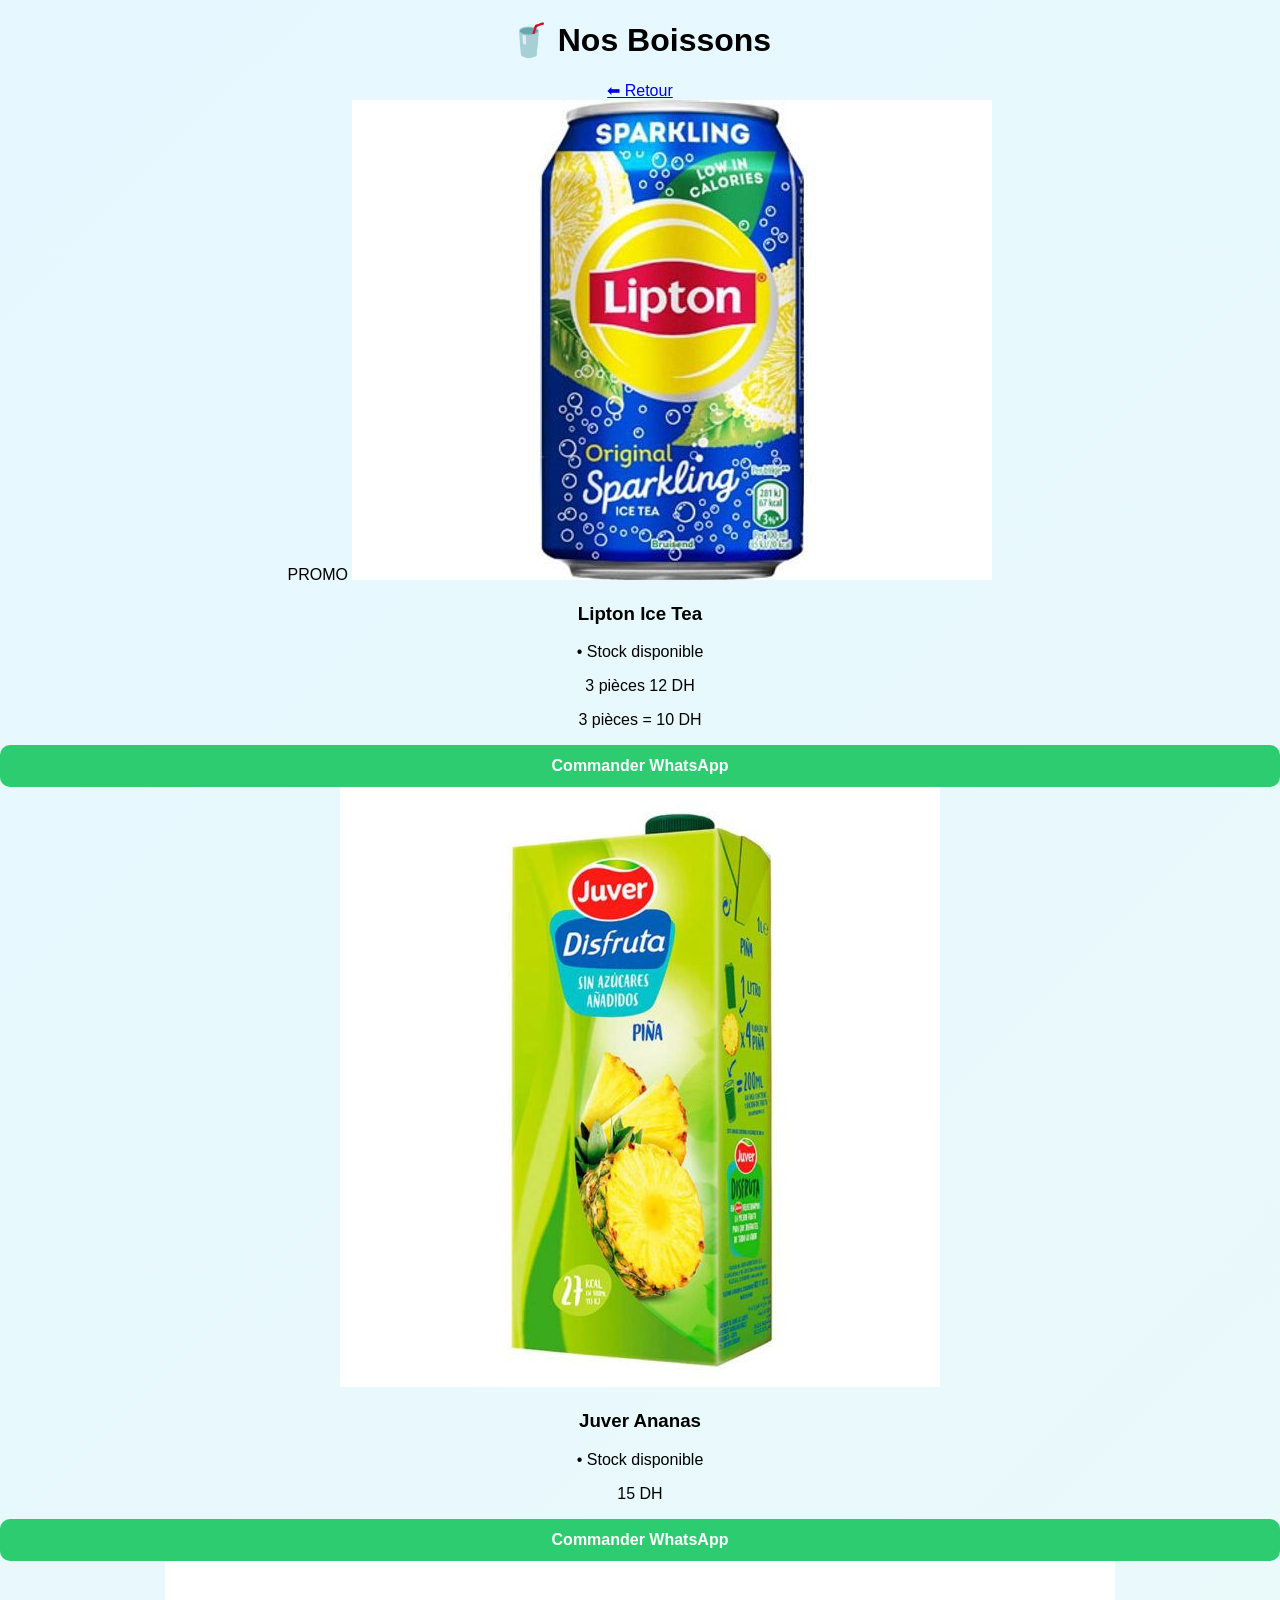
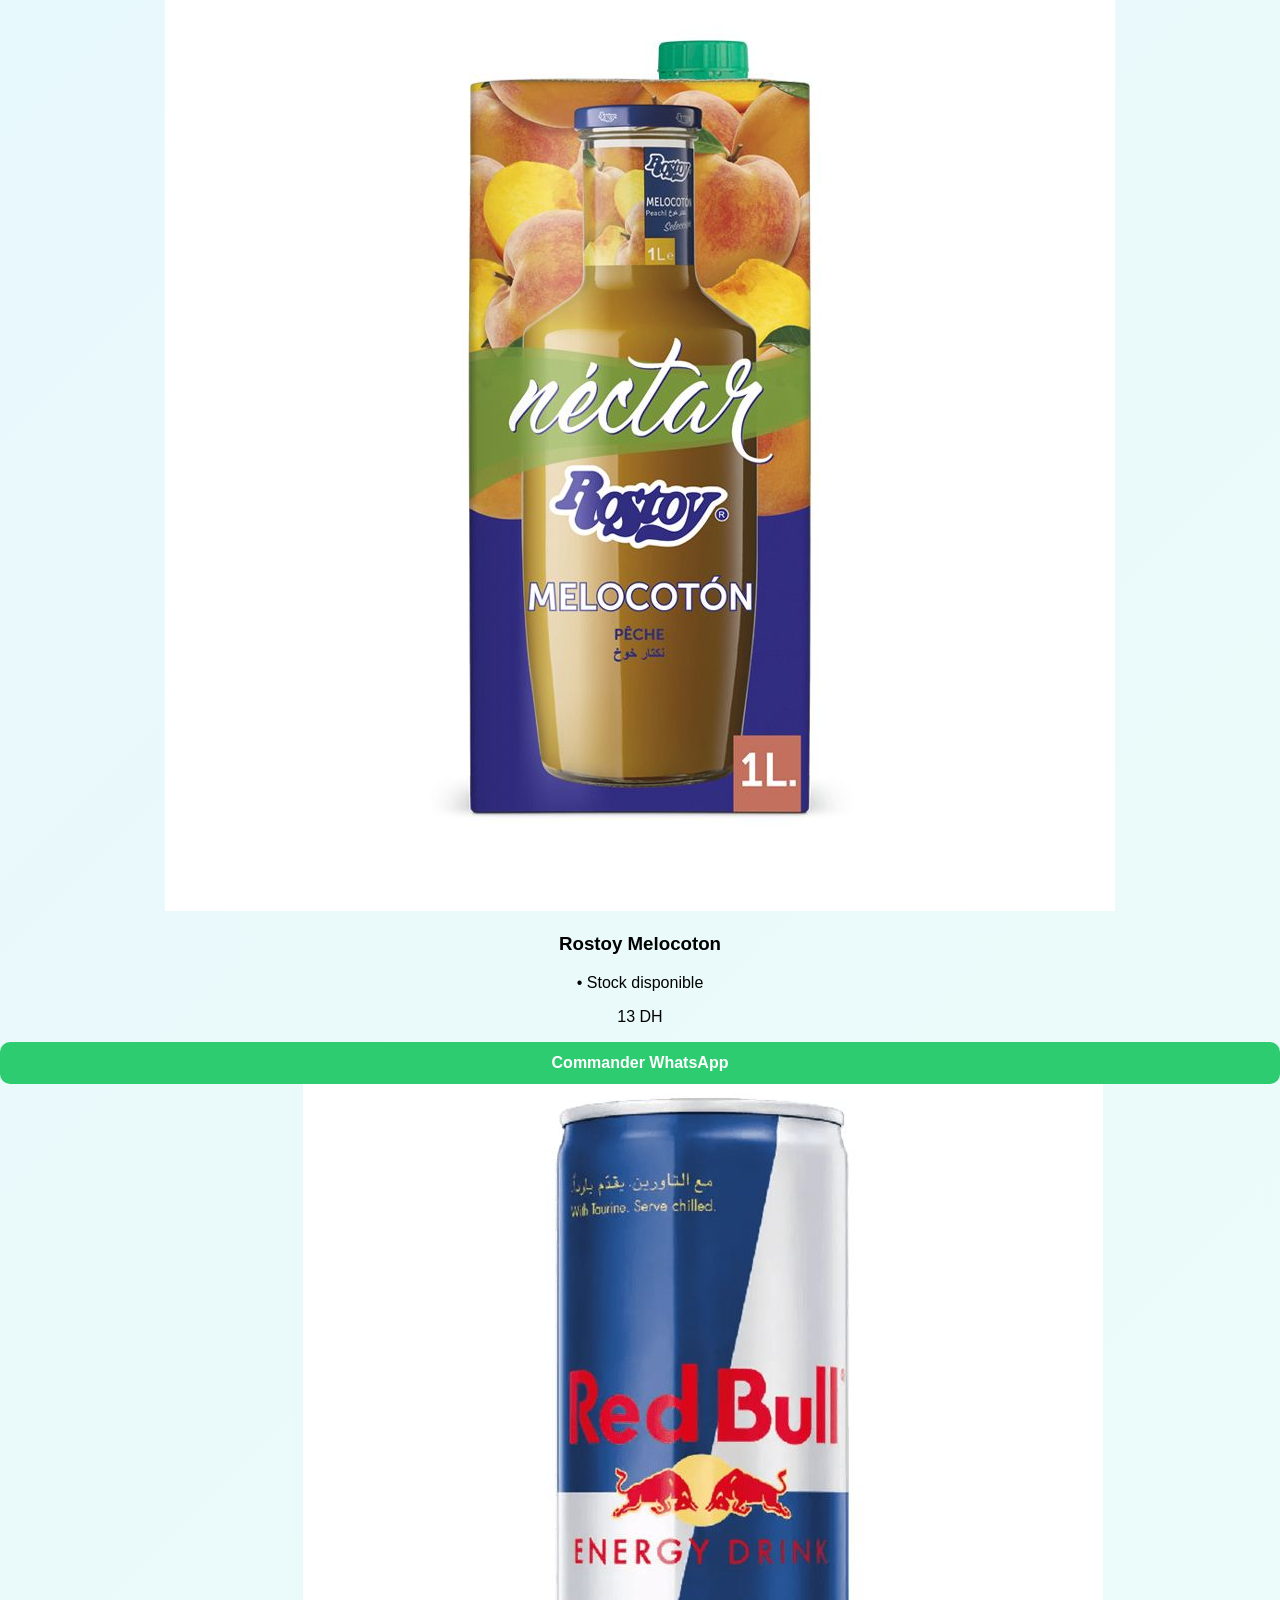
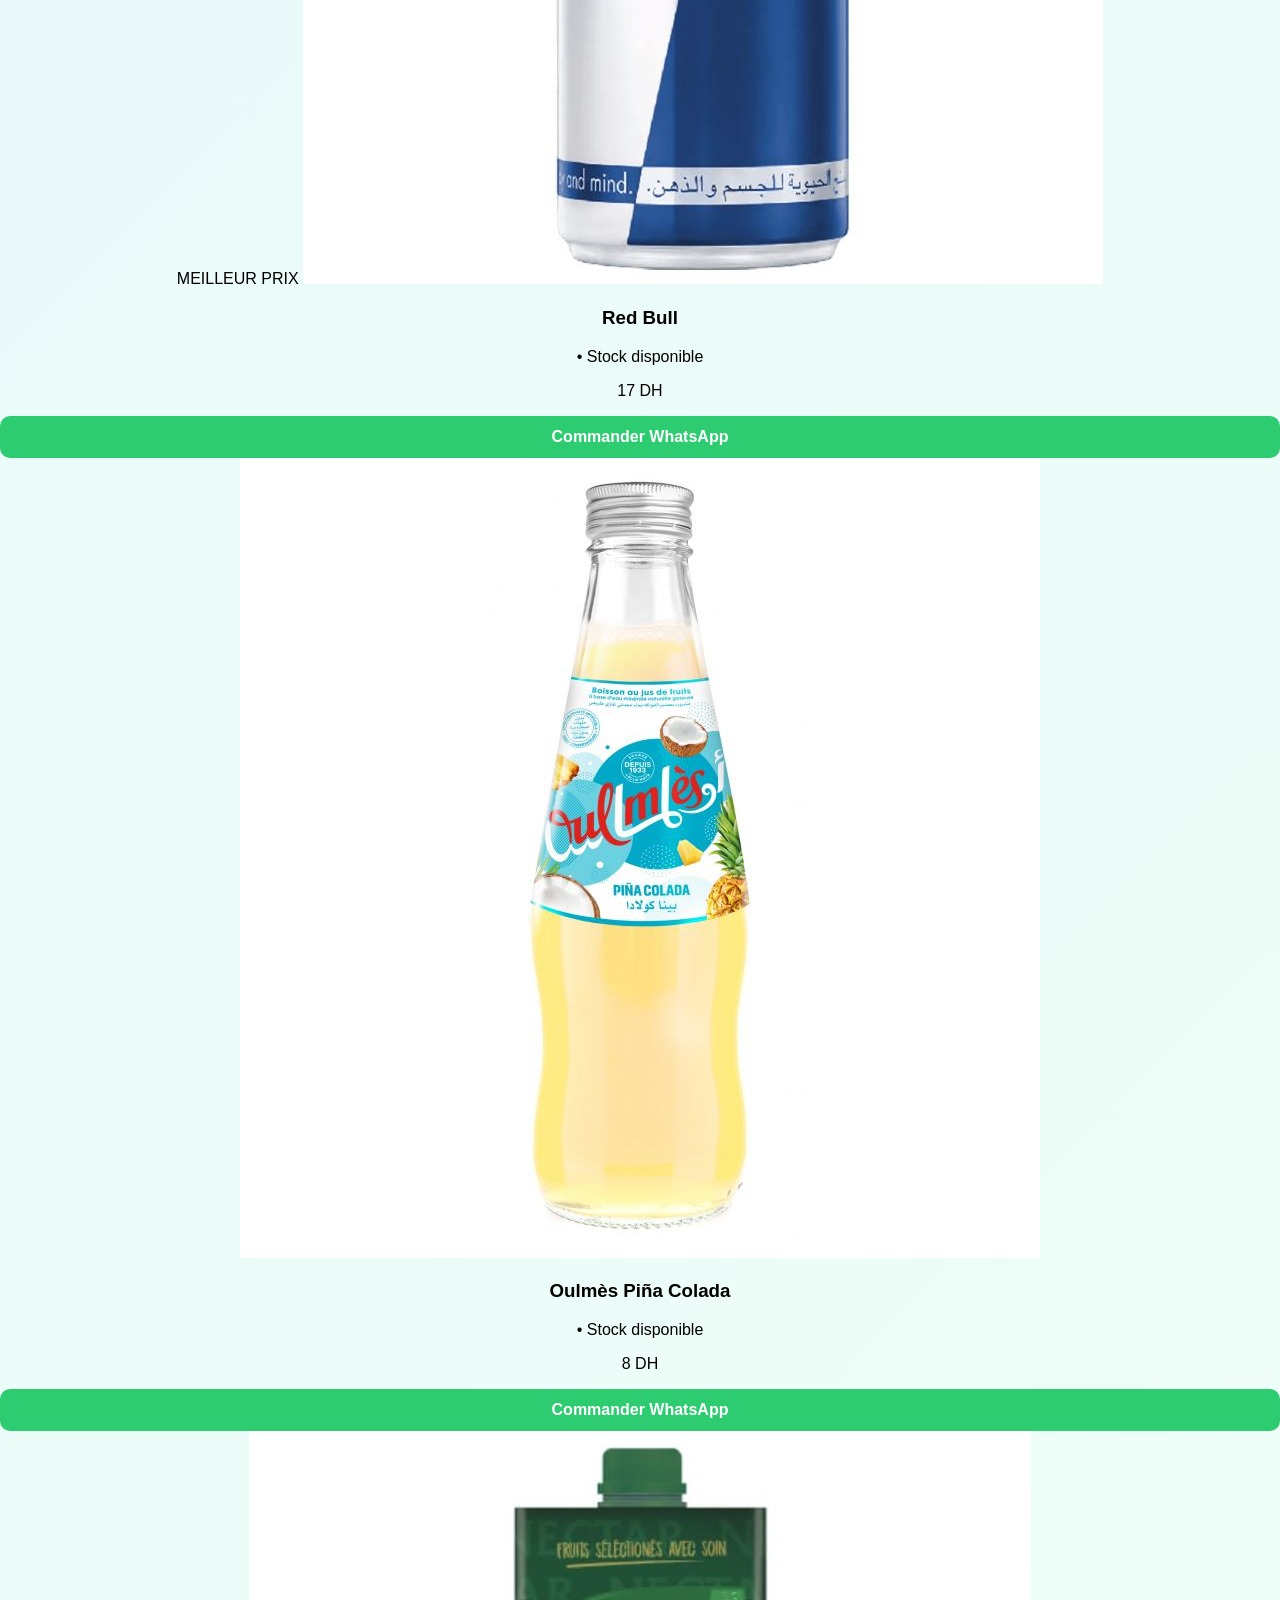
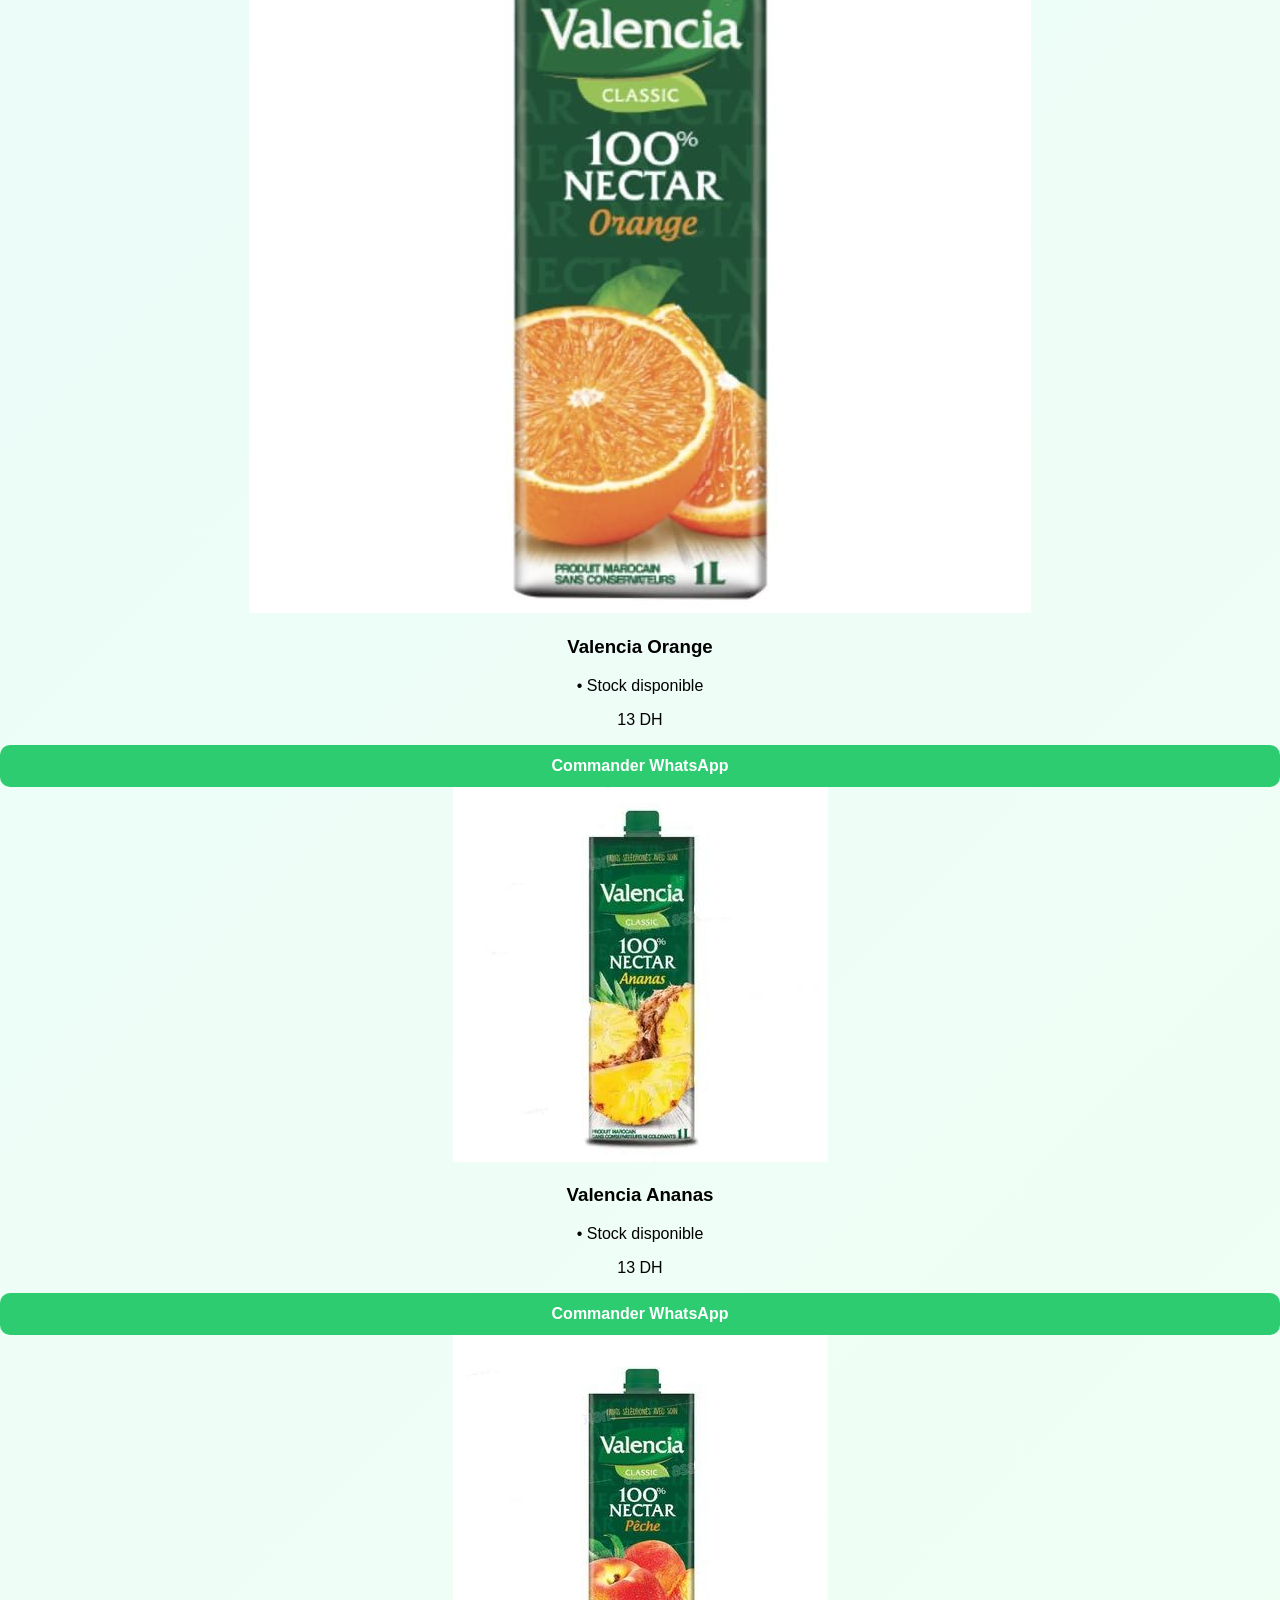
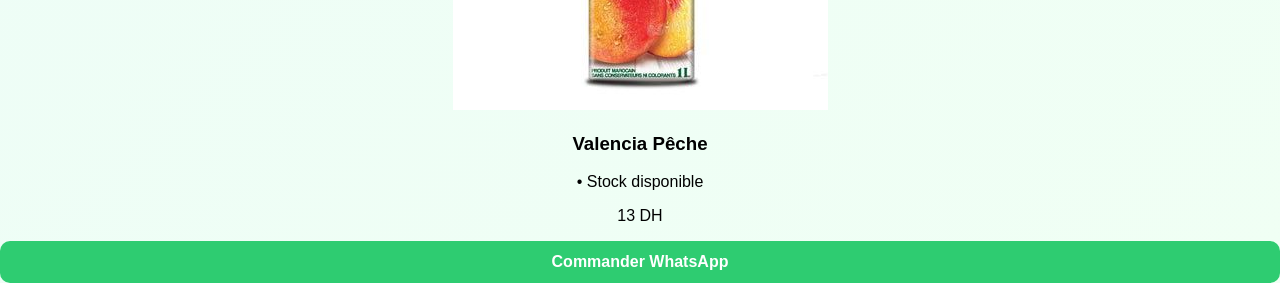
==== boissons.html @ a7c61a19 "Update boissons.html" ====
<!DOCTYPE html>
<html lang="fr">
<head>
<meta charset="UTF-8">
<meta name="viewport" content="width=device-width, initial-scale=1.0">

<title>Nos Boissons - Mini Market Al Hamama</title>

<style>

body{
margin:0;
font-family:Arial;
background:linear-gradient(135deg,#e6f7ff,#f0fff4);
text-align:center;
}

/* HEADER /

header{
background:linear-gradient(90deg,#ff6a00,#ff3cac,#2ecc71);
color:white;
padding:20px;
}

header a{
display:inline-block;
margin-top:10px;
background:white;
color:#ff3cac;
padding:10px 20px;
border-radius:10px;
text-decoration:none;
font-weight:bold;
}

/ GRID /

.products{
display:flex;
flex-wrap:wrap;
justify-content:center;
gap:30px;
padding:40px;
}

/ CARD /

.card{
background:white;
padding:25px;
border-radius:18px;
box-shadow:0 8px 20px rgba(0,0,0,0.2);
width:260px;
transition:0.3s;
position:relative;
}

.card:hover{
transform:scale(1.05);
}

/ IMAGE /

.card img{
width:100%;
max-height:170px;
object-fit:contain;
margin-bottom:15px;
}

/ BADGES /

.badge{
position:absolute;
top:15px;
left:15px;
background:#ff4b4b;
color:white;
padding:6px 14px;
border-radius:20px;
font-size:12px;
font-weight:bold;
}

.best{
position:absolute;
top:15px;
right:15px;
background:#2ecc71;
color:white;
padding:6px 14px;
border-radius:20px;
font-size:12px;
font-weight:bold;
}

/ TEXT /

.stock{
color:#2e7d32;
font-weight:bold;
margin:10px 0;
}

.old-price{
text-decoration:line-through;
color:gray;
margin:5px;
}

.price{
color:#e53935;
font-size:24px;
font-weight:bold;
}

/ BUTTON */

.btn{
display:block;
margin-top:15px;
background:#2ecc71;
color:white;
padding:12px;
border-radius:10px;
text-decoration:none;
font-weight:bold;
}

.btn:hover{
background:#27ae60;
}

</style>

</head>

<body>

<header>

<h1>🥤 Nos Boissons</h1>

<a href="index.html">⬅ Retour</a>

</header>

<div class="products">

<!-- LIPTON -->

<div class="card">

<span class="badge">PROMO</span>

<img src="lipton-sparkling.jpg">

<h3>Lipton Ice Tea</h3>

<p class="stock">• Stock disponible</p>

<p class="old-price">3 pièces 12 DH</p>

<p class="price">3 pièces = 10 DH</p>

<a href="https://wa.me/212652243366?text=Je veux commander Lipton Ice Tea"
class="btn">
Commander WhatsApp
</a>

</div>


<!-- JUVER -->

<div class="card">

<img src="juver-ananas.jpg">

<h3>Juver Ananas</h3>

<p class="stock">• Stock disponible</p>

<p class="price">15 DH</p>

<a href="https://wa.me/212652243366?text=Je veux commander Juver Ananas"
class="btn">
Commander WhatsApp
</a>

</div>


<!-- ROSTOY -->

<div class="card">

<img src="rostoy.jpg">

<h3>Rostoy Melocoton</h3>

<p class="stock">• Stock disponible</p>

<p class="price">13 DH</p>

<a href="https://wa.me/212652243366?text=Je veux commander Rostoy Melocoton"
class="btn">
Commander WhatsApp
</a>

</div>


<!-- REDBULL -->

<div class="card">

<span class="best">MEILLEUR PRIX</span>

<img src="redbull.jpg">

<h3>Red Bull</h3>

<p class="stock">• Stock disponible</p>

<p class="price">17 DH</p>

<a href="https://wa.me/212652243366?text=Je veux commander Red Bull"
class="btn">
Commander WhatsApp
</a>

</div>


<!-- OULMES PINA COLADA -->

<div class="card">

<img src="oulmes-pina-colada.jpg">

<h3>Oulmès Piña Colada</h3>

<p class="stock">• Stock disponible</p>

<p class="price">8 DH</p>

<a href="https://wa.me/212652243366?text=Je veux commander Oulmès Piña Colada"
class="btn">
Commander WhatsApp
</a>

</div>


<!-- VALENCIA ORANGE -->

<div class="card">

<img src="valencia-orange.jpg">

<h3>Valencia Orange</h3>

<p class="stock">• Stock disponible</p>

<p class="price">13 DH</p>

<a href="https://wa.me/212652243366?text=Je veux commander Valencia Orange"
class="btn">
Commander WhatsApp
</a>

</div>


<!-- VALENCIA ANANAS -->

<div class="card">

<img src="valencia-ananas.jpg">

<h3>Valencia Ananas</h3>

<p class="stock">• Stock disponible</p>

<p class="price">13 DH</p>

<a href="https://wa.me/212652243366?text=Je veux commander Valencia Ananas"
class="btn">
Commander WhatsApp
</a>

</div>


<!-- VALENCIA PECHE -->

<div class="card">

<img src="valencia-peche.jpg">

<h3>Valencia Pêche</h3>

<p class="stock">• Stock disponible</p>

<p class="price">13 DH</p>

<a href="https://wa.me/212652243366?text=Je veux commander Valencia Pêche"
class="btn">
Commander WhatsApp
</a>

</div>

</div>

</body>
</html>
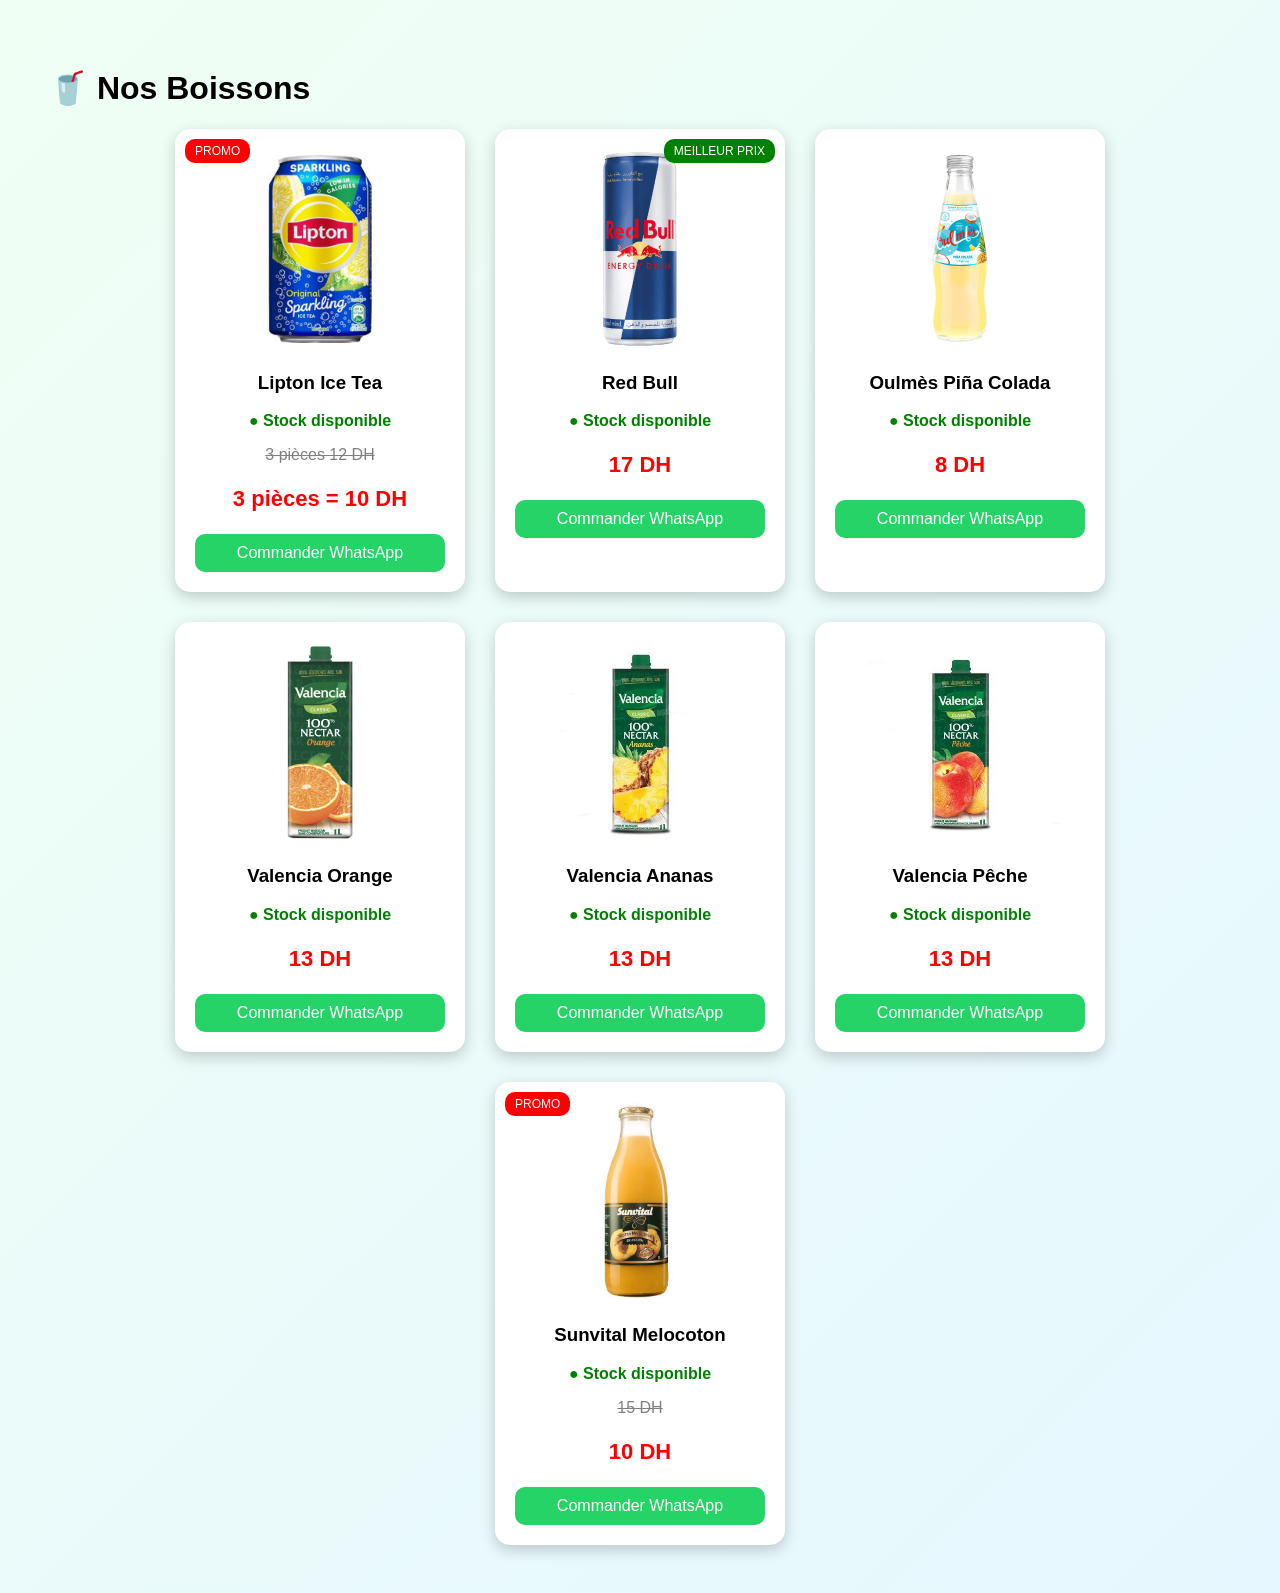
==== commit d1414732: "Update boissons.html" ====
--- a/boissons.html
+++ b/boissons.html
@@ -2,134 +2,85 @@
 <html lang="fr">
 <head>
 <meta charset="UTF-8">
-<meta name="viewport" content="width=device-width, initial-scale=1.0">
-
 <title>Nos Boissons - Mini Market Al Hamama</title>
 
 <style>
 
 body{
-margin:0;
 font-family:Arial;
-background:linear-gradient(135deg,#e6f7ff,#f0fff4);
-text-align:center;
-}
-
-/* HEADER /
-
-header{
-background:linear-gradient(90deg,#ff6a00,#ff3cac,#2ecc71);
-color:white;
-padding:20px;
-}
-
-header a{
-display:inline-block;
-margin-top:10px;
-background:white;
-color:#ff3cac;
-padding:10px 20px;
-border-radius:10px;
-text-decoration:none;
-font-weight:bold;
-}
-
-/ GRID /
+background:linear-gradient(135deg,#f0fff4,#e6f7ff);
+padding:40px;
+}
 
 .products{
 display:flex;
 flex-wrap:wrap;
+gap:30px;
 justify-content:center;
-gap:30px;
-padding:40px;
-}
-
-/ CARD /
+}
 
 .card{
 background:white;
-padding:25px;
-border-radius:18px;
-box-shadow:0 8px 20px rgba(0,0,0,0.2);
-width:260px;
-transition:0.3s;
+width:250px;
+padding:20px;
+border-radius:15px;
+box-shadow:0 5px 15px rgba(0,0,0,0.2);
+text-align:center;
 position:relative;
 }
-
-.card:hover{
-transform:scale(1.05);
-}
-
-/ IMAGE /
 
 .card img{
 width:100%;
-max-height:170px;
+height:200px;
 object-fit:contain;
-margin-bottom:15px;
-}
-
-/ BADGES /
-
-.badge{
+}
+
+.price{
+color:red;
+font-size:22px;
+font-weight:bold;
+}
+
+.old{
+text-decoration:line-through;
+color:gray;
+}
+
+.stock{
+color:green;
+font-weight:bold;
+}
+
+.promo{
 position:absolute;
-top:15px;
-left:15px;
-background:#ff4b4b;
+top:10px;
+left:10px;
+background:red;
 color:white;
-padding:6px 14px;
-border-radius:20px;
+padding:5px 10px;
+border-radius:10px;
 font-size:12px;
-font-weight:bold;
 }
 
 .best{
 position:absolute;
-top:15px;
-right:15px;
-background:#2ecc71;
+top:10px;
+right:10px;
+background:green;
 color:white;
-padding:6px 14px;
-border-radius:20px;
+padding:5px 10px;
+border-radius:10px;
 font-size:12px;
-font-weight:bold;
-}
-
-/ TEXT /
-
-.stock{
-color:#2e7d32;
-font-weight:bold;
-margin:10px 0;
-}
-
-.old-price{
-text-decoration:line-through;
-color:gray;
-margin:5px;
-}
-
-.price{
-color:#e53935;
-font-size:24px;
-font-weight:bold;
-}
-
-/ BUTTON */
-
-.btn{
+}
+
+.whatsapp{
+background:#25D366;
+color:white;
+padding:10px;
 display:block;
-margin-top:15px;
-background:#2ecc71;
-color:white;
-padding:12px;
+margin-top:10px;
+text-decoration:none;
 border-radius:10px;
-text-decoration:none;
-font-weight:bold;
-}
-
-.btn:hover{
-background:#27ae60;
 }
 
 </style>
@@ -138,176 +89,142 @@
 
 <body>
 
-<header>
-
 <h1>🥤 Nos Boissons</h1>
 
-<a href="index.html">⬅ Retour</a>
-
-</header>
-
 <div class="products">
 
-<!-- LIPTON -->
-
-<div class="card">
-
-<span class="badge">PROMO</span>
+<!-- Lipton -->
+<div class="card">
+<div class="promo">PROMO</div>
 
 <img src="lipton-sparkling.jpg">
 
 <h3>Lipton Ice Tea</h3>
 
-<p class="stock">• Stock disponible</p>
-
-<p class="old-price">3 pièces 12 DH</p>
-
+<p class="stock">● Stock disponible</p>
+
+<p class="old">3 pièces 12 DH</p>
 <p class="price">3 pièces = 10 DH</p>
 
-<a href="https://wa.me/212652243366?text=Je veux commander Lipton Ice Tea"
-class="btn">
-Commander WhatsApp
-</a>
-
-</div>
-
-
-<!-- JUVER -->
-
-<div class="card">
-
-<img src="juver-ananas.jpg">
-
-<h3>Juver Ananas</h3>
-
-<p class="stock">• Stock disponible</p>
-
-<p class="price">15 DH</p>
-
-<a href="https://wa.me/212652243366?text=Je veux commander Juver Ananas"
-class="btn">
-Commander WhatsApp
-</a>
-
-</div>
-
-
-<!-- ROSTOY -->
-
-<div class="card">
-
-<img src="rostoy.jpg">
-
-<h3>Rostoy Melocoton</h3>
-
-<p class="stock">• Stock disponible</p>
+<a class="whatsapp"
+href="https://wa.me/212652243366?text=Bonjour je veux Lipton Ice Tea">
+Commander WhatsApp
+</a>
+
+</div>
+
+
+<!-- Red Bull -->
+<div class="card">
+<div class="best">MEILLEUR PRIX</div>
+
+<img src="redbull.jpg">
+
+<h3>Red Bull</h3>
+
+<p class="stock">● Stock disponible</p>
+
+<p class="price">17 DH</p>
+
+<a class="whatsapp"
+href="https://wa.me/212652243366?text=Bonjour je veux Red Bull">
+Commander WhatsApp
+</a>
+
+</div>
+
+
+<!-- Oulmès Piña Colada -->
+<div class="card">
+
+<img src="oulmes-pina-colada.jpg">
+
+<h3>Oulmès Piña Colada</h3>
+
+<p class="stock">● Stock disponible</p>
+
+<p class="price">8 DH</p>
+
+<a class="whatsapp"
+href="https://wa.me/212652243366?text=Bonjour je veux Oulmès Piña Colada">
+Commander WhatsApp
+</a>
+
+</div>
+
+
+<!-- Valencia Orange -->
+<div class="card">
+
+<img src="valencia-orange.jpg">
+
+<h3>Valencia Orange</h3>
+
+<p class="stock">● Stock disponible</p>
 
 <p class="price">13 DH</p>
 
-<a href="https://wa.me/212652243366?text=Je veux commander Rostoy Melocoton"
-class="btn">
-Commander WhatsApp
-</a>
-
-</div>
-
-
-<!-- REDBULL -->
-
-<div class="card">
-
-<span class="best">MEILLEUR PRIX</span>
-
-<img src="redbull.jpg">
-
-<h3>Red Bull</h3>
-
-<p class="stock">• Stock disponible</p>
-
-<p class="price">17 DH</p>
-
-<a href="https://wa.me/212652243366?text=Je veux commander Red Bull"
-class="btn">
-Commander WhatsApp
-</a>
-
-</div>
-
-
-<!-- OULMES PINA COLADA -->
-
-<div class="card">
-
-<img src="oulmes-pina-colada.jpg">
-
-<h3>Oulmès Piña Colada</h3>
-
-<p class="stock">• Stock disponible</p>
-
-<p class="price">8 DH</p>
-
-<a href="https://wa.me/212652243366?text=Je veux commander Oulmès Piña Colada"
-class="btn">
-Commander WhatsApp
-</a>
-
-</div>
-
-
-<!-- VALENCIA ORANGE -->
-
-<div class="card">
-
-<img src="valencia-orange.jpg">
-
-<h3>Valencia Orange</h3>
-
-<p class="stock">• Stock disponible</p>
+<a class="whatsapp"
+href="https://wa.me/212652243366?text=Bonjour je veux Valencia Orange">
+Commander WhatsApp
+</a>
+
+</div>
+
+
+<!-- Valencia Ananas -->
+<div class="card">
+
+<img src="valencia-ananas.jpg">
+
+<h3>Valencia Ananas</h3>
+
+<p class="stock">● Stock disponible</p>
 
 <p class="price">13 DH</p>
 
-<a href="https://wa.me/212652243366?text=Je veux commander Valencia Orange"
-class="btn">
-Commander WhatsApp
-</a>
-
-</div>
-
-
-<!-- VALENCIA ANANAS -->
-
-<div class="card">
-
-<img src="valencia-ananas.jpg">
-
-<h3>Valencia Ananas</h3>
-
-<p class="stock">• Stock disponible</p>
+<a class="whatsapp"
+href="https://wa.me/212652243366?text=Bonjour je veux Valencia Ananas">
+Commander WhatsApp
+</a>
+
+</div>
+
+
+<!-- Valencia Pêche -->
+<div class="card">
+
+<img src="valencia-peche.jpg">
+
+<h3>Valencia Pêche</h3>
+
+<p class="stock">● Stock disponible</p>
 
 <p class="price">13 DH</p>
 
-<a href="https://wa.me/212652243366?text=Je veux commander Valencia Ananas"
-class="btn">
-Commander WhatsApp
-</a>
-
-</div>
-
-
-<!-- VALENCIA PECHE -->
-
-<div class="card">
-
-<img src="valencia-peche.jpg">
-
-<h3>Valencia Pêche</h3>
-
-<p class="stock">• Stock disponible</p>
-
-<p class="price">13 DH</p>
-
-<a href="https://wa.me/212652243366?text=Je veux commander Valencia Pêche"
-class="btn">
+<a class="whatsapp"
+href="https://wa.me/212652243366?text=Bonjour je veux Valencia Pêche">
+Commander WhatsApp
+</a>
+
+</div>
+
+
+<!-- Sunvital -->
+<div class="card">
+<div class="promo">PROMO</div>
+
+<img src="sunvital.jpg">
+
+<h3>Sunvital Melocoton</h3>
+
+<p class="stock">● Stock disponible</p>
+
+<p class="old">15 DH</p>
+<p class="price">10 DH</p>
+
+<a class="whatsapp"
+href="https://wa.me/212652243366?text=Bonjour je veux Sunvital Melocoton">
 Commander WhatsApp
 </a>
 
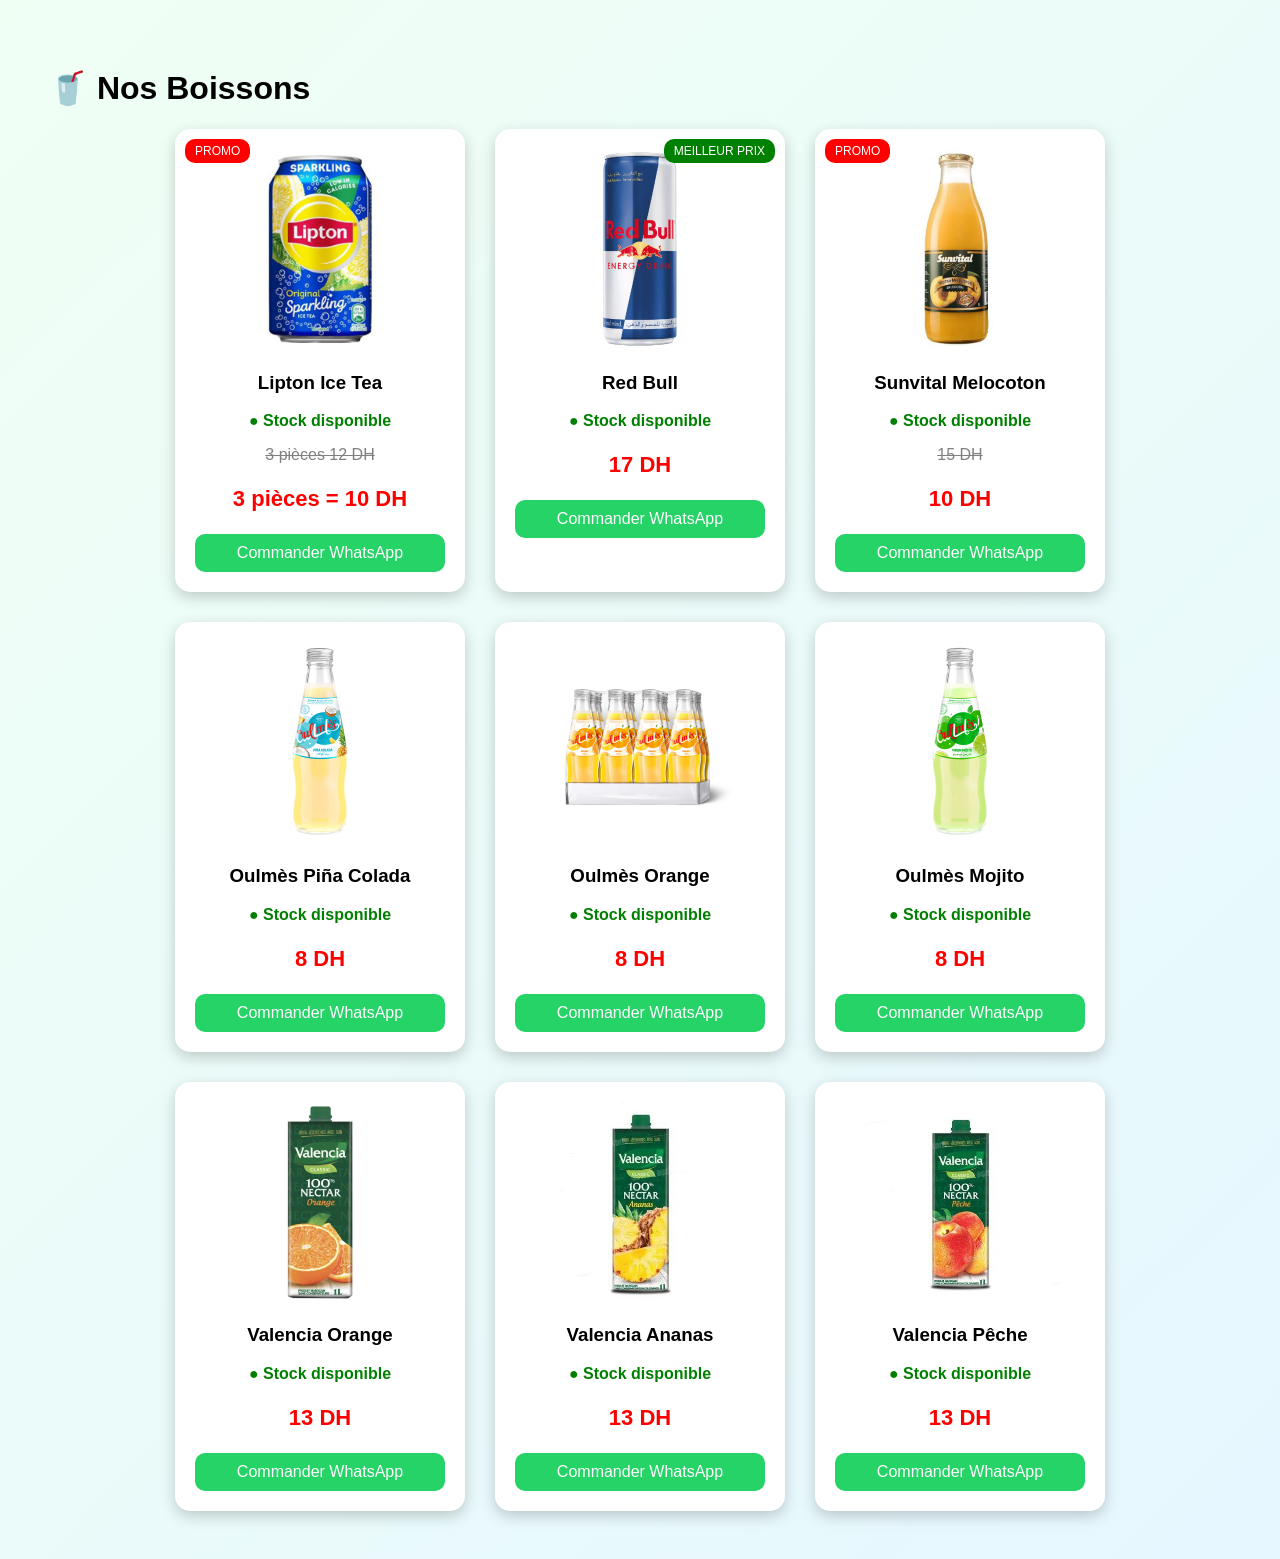
==== commit a23c9bf5: "Update boissons.html" ====
--- a/boissons.html
+++ b/boissons.html
@@ -133,83 +133,6 @@
 
 </div>
 
-
-<!-- Oulmès Piña Colada -->
-<div class="card">
-
-<img src="oulmes-pina-colada.jpg">
-
-<h3>Oulmès Piña Colada</h3>
-
-<p class="stock">● Stock disponible</p>
-
-<p class="price">8 DH</p>
-
-<a class="whatsapp"
-href="https://wa.me/212652243366?text=Bonjour je veux Oulmès Piña Colada">
-Commander WhatsApp
-</a>
-
-</div>
-
-
-<!-- Valencia Orange -->
-<div class="card">
-
-<img src="valencia-orange.jpg">
-
-<h3>Valencia Orange</h3>
-
-<p class="stock">● Stock disponible</p>
-
-<p class="price">13 DH</p>
-
-<a class="whatsapp"
-href="https://wa.me/212652243366?text=Bonjour je veux Valencia Orange">
-Commander WhatsApp
-</a>
-
-</div>
-
-
-<!-- Valencia Ananas -->
-<div class="card">
-
-<img src="valencia-ananas.jpg">
-
-<h3>Valencia Ananas</h3>
-
-<p class="stock">● Stock disponible</p>
-
-<p class="price">13 DH</p>
-
-<a class="whatsapp"
-href="https://wa.me/212652243366?text=Bonjour je veux Valencia Ananas">
-Commander WhatsApp
-</a>
-
-</div>
-
-
-<!-- Valencia Pêche -->
-<div class="card">
-
-<img src="valencia-peche.jpg">
-
-<h3>Valencia Pêche</h3>
-
-<p class="stock">● Stock disponible</p>
-
-<p class="price">13 DH</p>
-
-<a class="whatsapp"
-href="https://wa.me/212652243366?text=Bonjour je veux Valencia Pêche">
-Commander WhatsApp
-</a>
-
-</div>
-
-
 <!-- Sunvital -->
 <div class="card">
 <div class="promo">PROMO</div>
@@ -229,8 +152,120 @@
 </a>
 
 </div>
+  
+<!-- Oulmès Piña Colada -->
+<div class="card">
+
+<img src="oulmes-pina-colada.jpg">
+
+<h3>Oulmès Piña Colada</h3>
+
+<p class="stock">● Stock disponible</p>
+
+<p class="price">8 DH</p>
+
+<a class="whatsapp"
+href="https://wa.me/212652243366?text=Bonjour je veux Oulmès Piña Colada">
+Commander WhatsApp
+</a>
+
+</div>
+
+<!-- Oulmès pprange -->
+<div class="card">
+
+<img src="oulmes-orange.jpg">
+
+<h3>Oulmès Orange</h3>
+
+<p class="stock">● Stock disponible</p>
+
+<p class="price">8 DH</p>
+
+<a class="whatsapp"
+href="https://wa.me/212652243366?text=Bonjour je veux Oulmès Orange">
+Commander WhatsApp
+</a>
+
+</div>
+
+<!-- Oulmès Mojito -->
+<div class="card">
+
+<img src="oulmes-mojito.jpg">
+
+<h3>Oulmès Mojito</h3>
+
+<p class="stock">● Stock disponible</p>
+
+<p class="price">8 DH</p>
+
+<a class="whatsapp"
+href="https://wa.me/212652243366?text=Bonjour je veux Oulmès Mojito">
+Commander WhatsApp
+</a>
+
+</div>
+
+<!-- Valencia Orange -->
+<div class="card">
+
+<img src="valencia-orange.jpg">
+
+<h3>Valencia Orange</h3>
+
+<p class="stock">● Stock disponible</p>
+
+<p class="price">13 DH</p>
+
+<a class="whatsapp"
+href="https://wa.me/212652243366?text=Bonjour je veux Valencia Orange">
+Commander WhatsApp
+</a>
+
+</div>
+
+
+<!-- Valencia Ananas -->
+<div class="card">
+
+<img src="valencia-ananas.jpg">
+
+<h3>Valencia Ananas</h3>
+
+<p class="stock">● Stock disponible</p>
+
+<p class="price">13 DH</p>
+
+<a class="whatsapp"
+href="https://wa.me/212652243366?text=Bonjour je veux Valencia Ananas">
+Commander WhatsApp
+</a>
+
+</div>
+
+
+<!-- Valencia Pêche -->
+<div class="card">
+
+<img src="valencia-peche.jpg">
+
+<h3>Valencia Pêche</h3>
+
+<p class="stock">● Stock disponible</p>
+
+<p class="price">13 DH</p>
+
+<a class="whatsapp"
+href="https://wa.me/212652243366?text=Bonjour je veux Valencia Pêche">
+Commander WhatsApp
+</a>
+
+</div>
+
 
 </div>
 
 </body>
 </html>
+
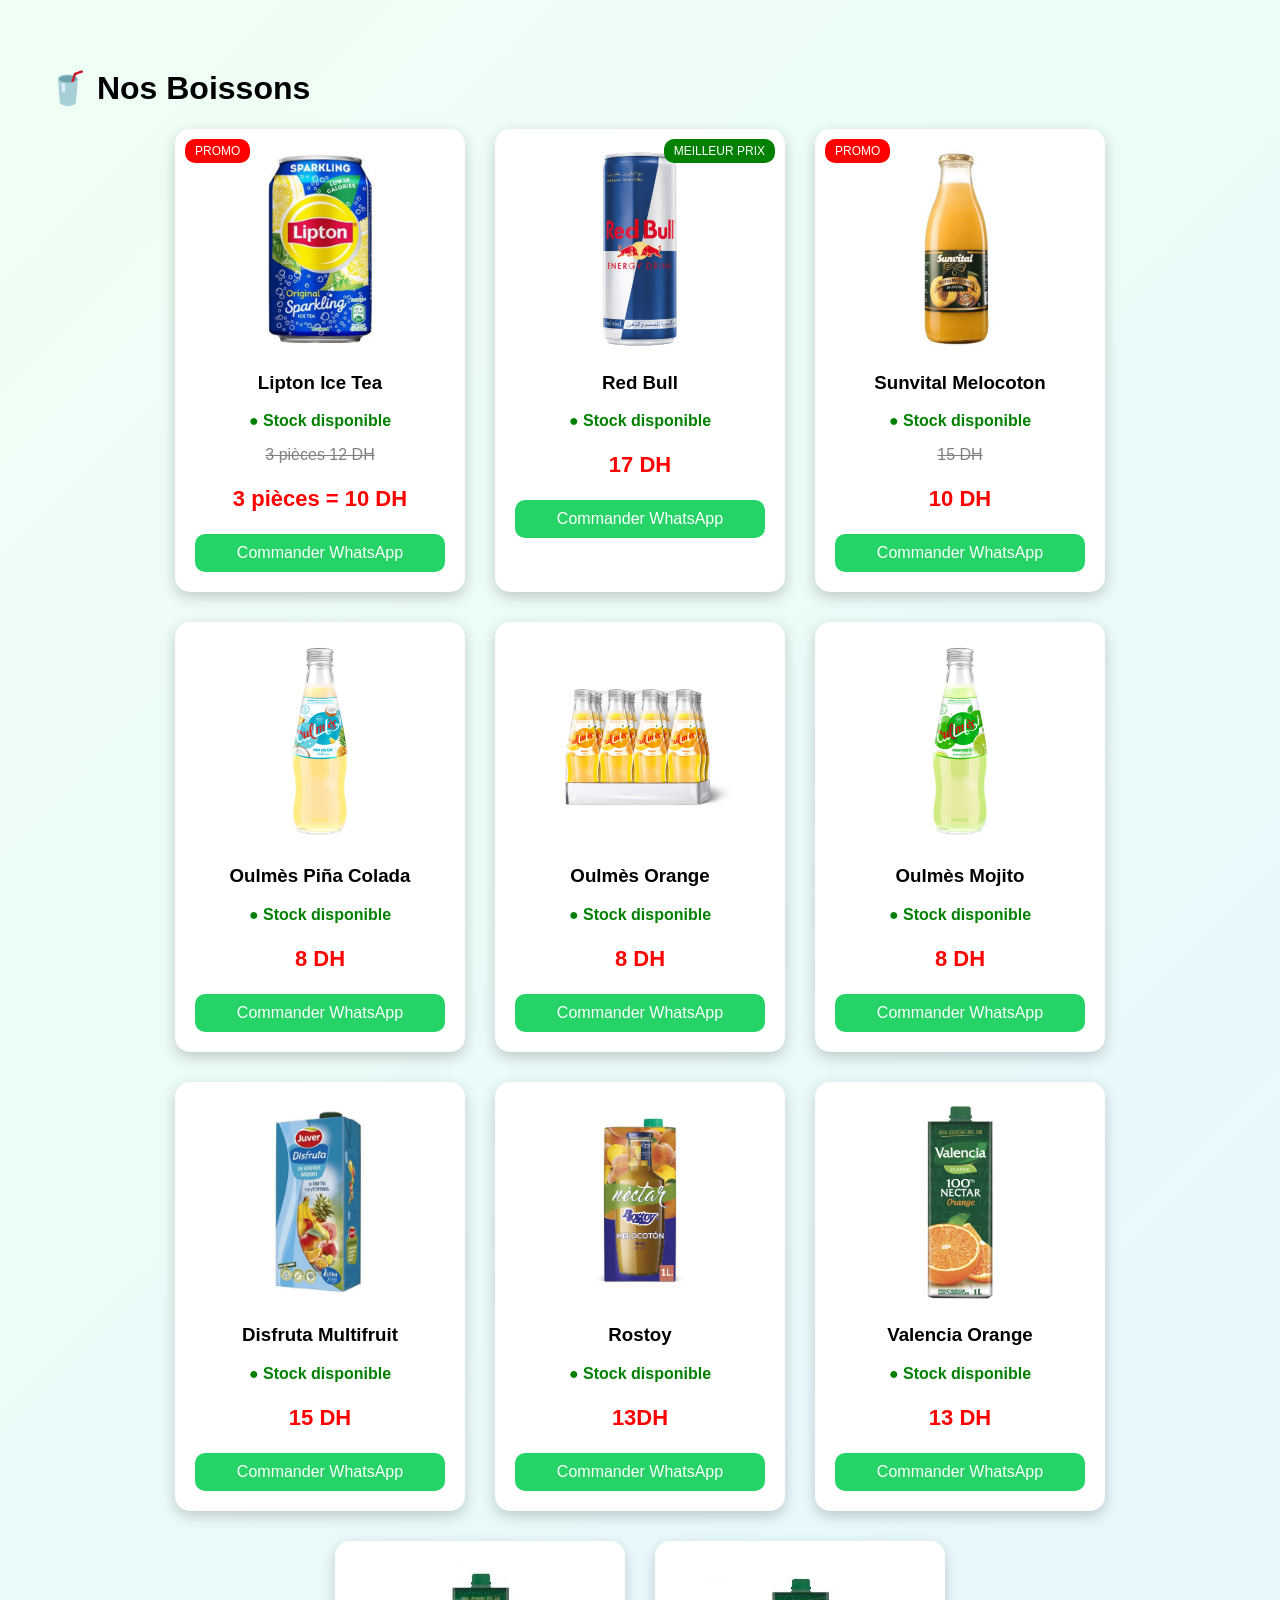
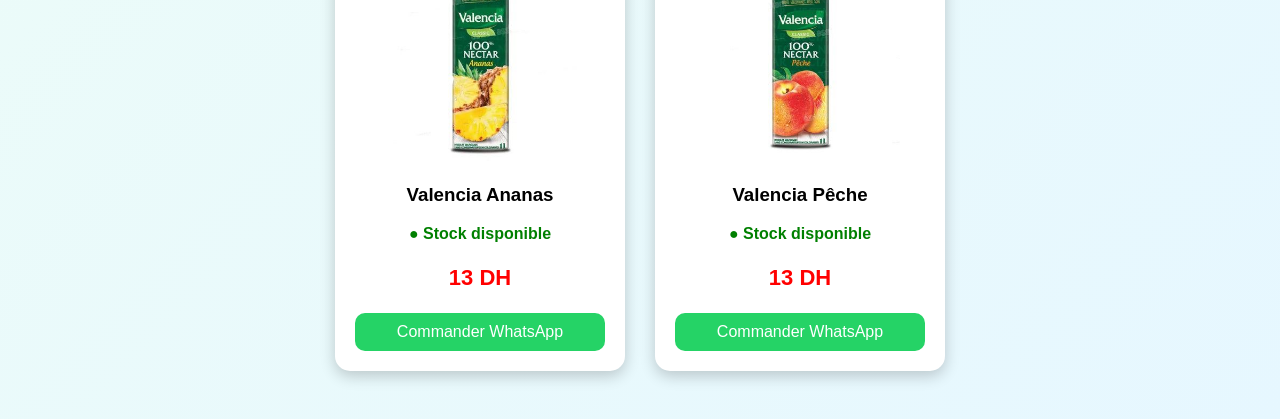
==== commit 21fcc3cc: "Update boissons.html" ====
--- a/boissons.html
+++ b/boissons.html
@@ -206,7 +206,41 @@
 </a>
 
 </div>
-
+<!-- Disfruta -->
+<div class="card">
+
+<img src="juver-multifruit.jpg">
+
+<h3>Disfruta Multifruit</h3>
+
+<p class="stock">● Stock disponible</p>
+
+<p class="price">15 DH</p>
+
+<a class="whatsapp"
+href="https://wa.me/212652243366?text=Bonjour je veux Disfruta Multifruit">
+Commander WhatsApp
+</a>
+
+</div>
+
+<!-- Rostoy -->
+<div class="card">
+
+<img src="rostoy.jpg">
+
+<h3>Rostoy</h3>
+
+<p class="stock">● Stock disponible</p>
+
+<p class="price">13DH</p>
+
+<a class="whatsapp"
+href="https://wa.me/212652243366?text=Bonjour je veux Rostoy">
+Commander WhatsApp
+</a>
+
+</div>
 <!-- Valencia Orange -->
 <div class="card">
 
@@ -269,3 +303,4 @@
 </body>
 </html>
 
+
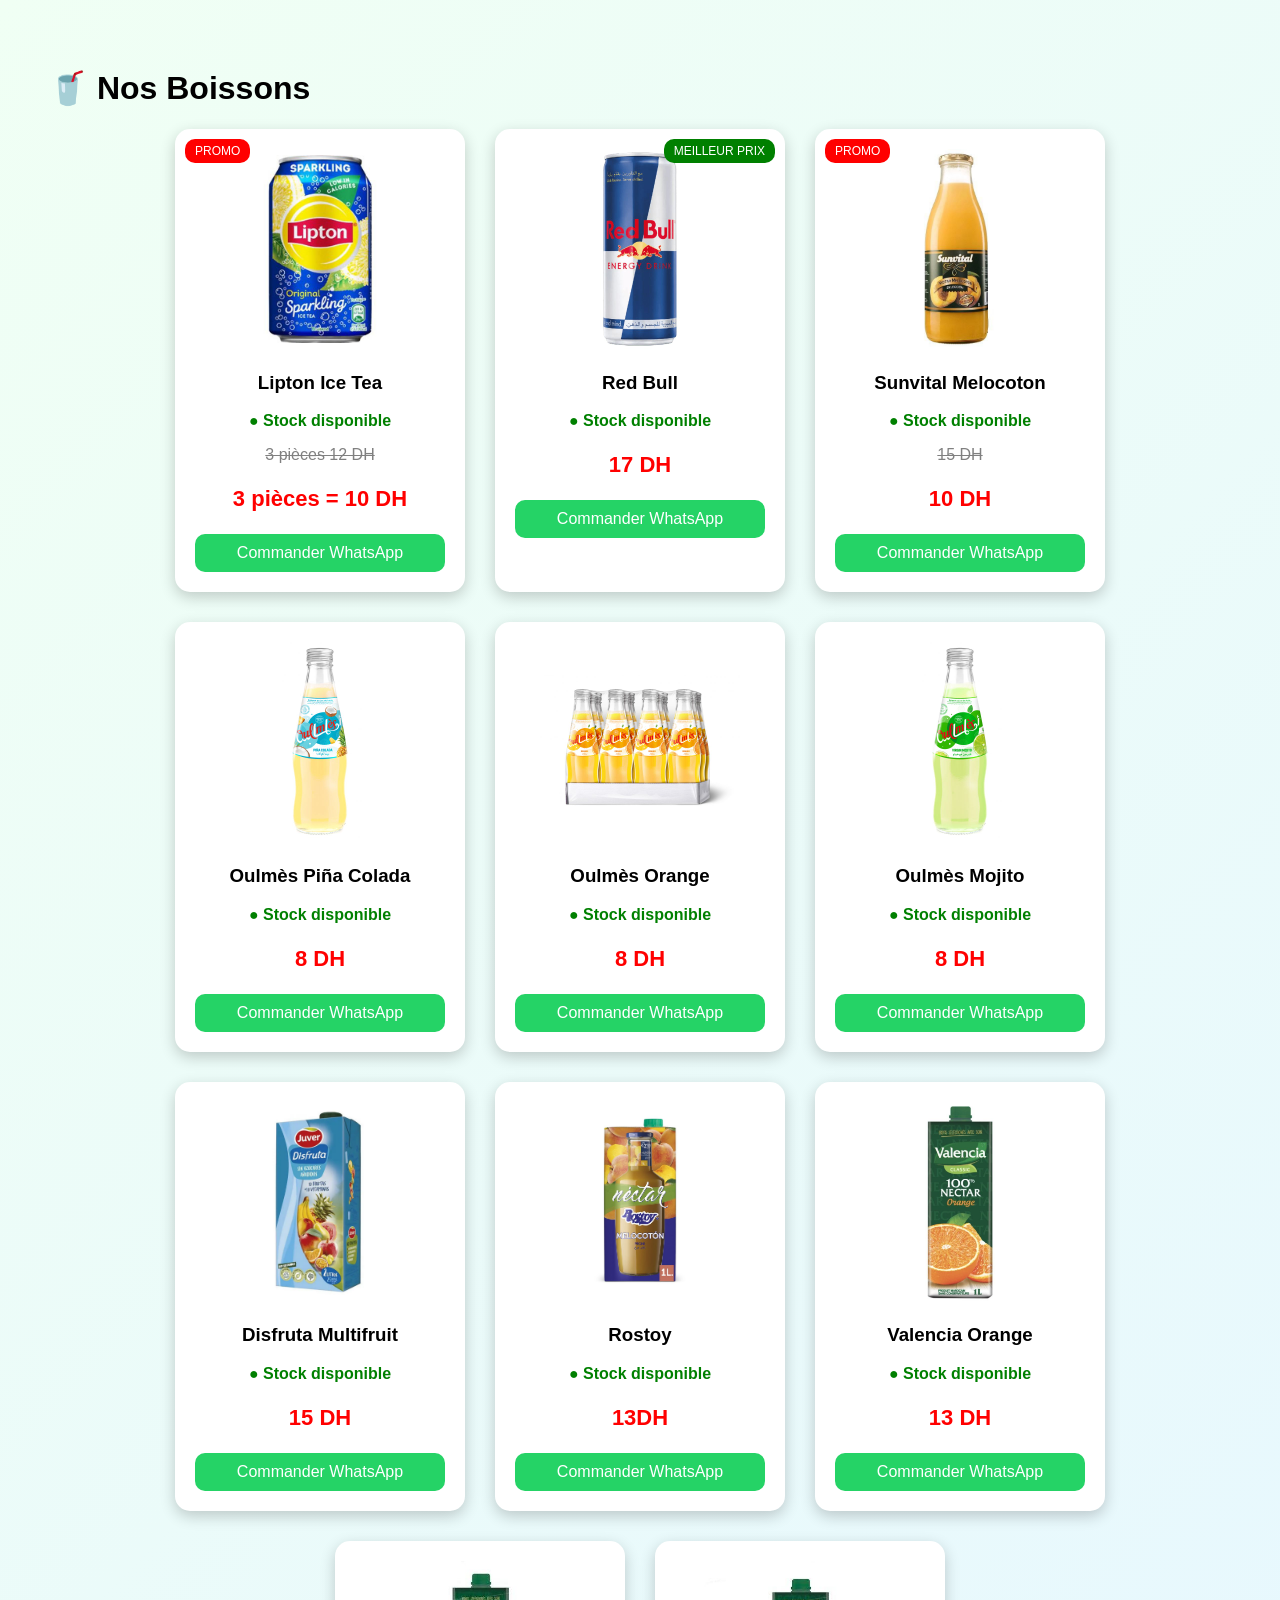
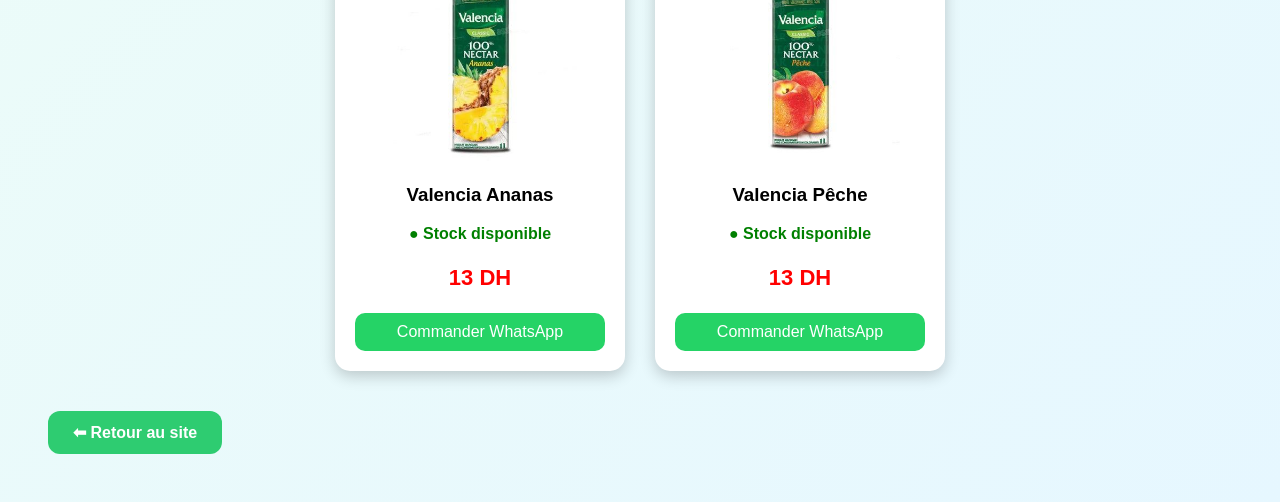
==== commit d60fa71a: "Update boissons.html" ====
--- a/boissons.html
+++ b/boissons.html
@@ -82,7 +82,22 @@
 text-decoration:none;
 border-radius:10px;
 }
-
+.back{
+display:inline-block;
+margin-top:40px;
+background:#2ecc71;
+color:white;
+padding:12px 25px;
+border-radius:12px;
+text-decoration:none;
+font-weight:bold;
+transition:0.3s;
+}
+
+.back:hover{
+background:#27ae60;
+transform:scale(1.05);
+}
 </style>
 
 </head>
@@ -299,8 +314,9 @@
 
 
 </div>
-
+<a href="index.html" class="back">⬅ Retour au site</a>
 </body>
 </html>
 
 
+
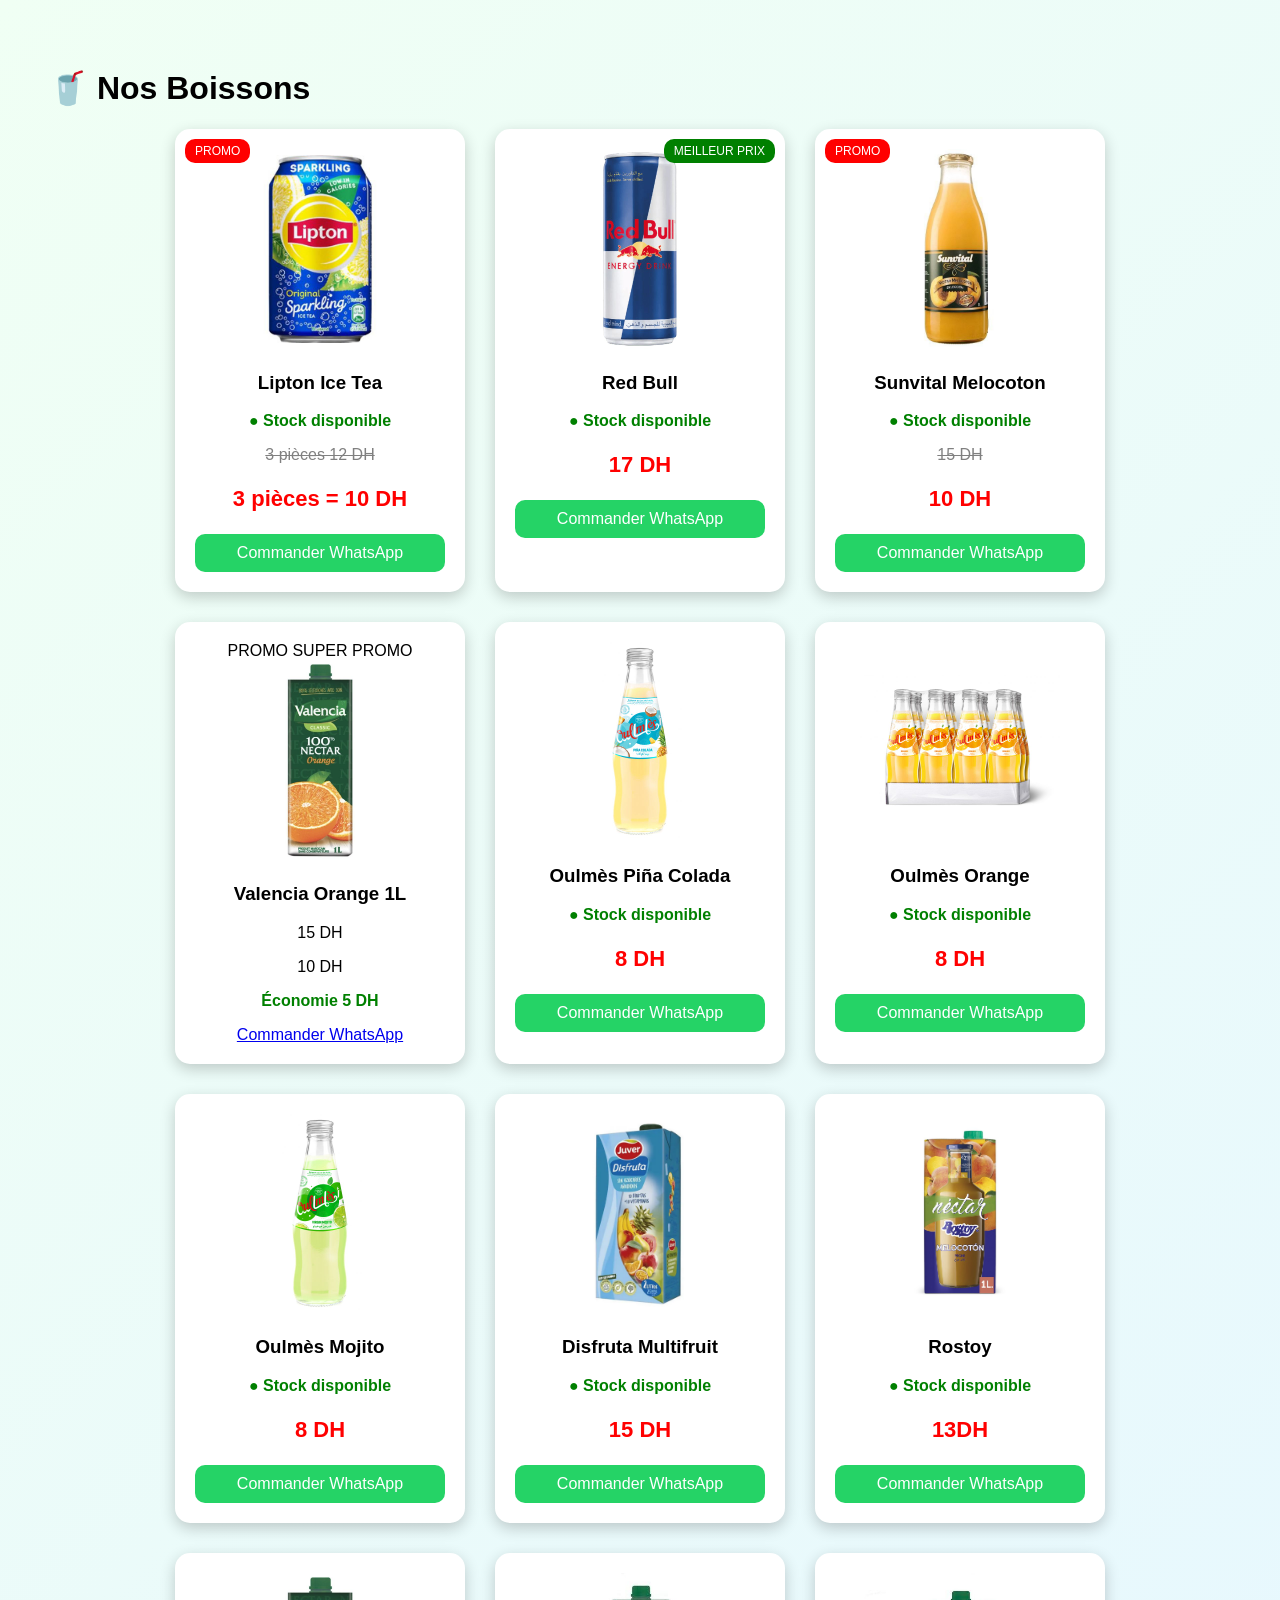
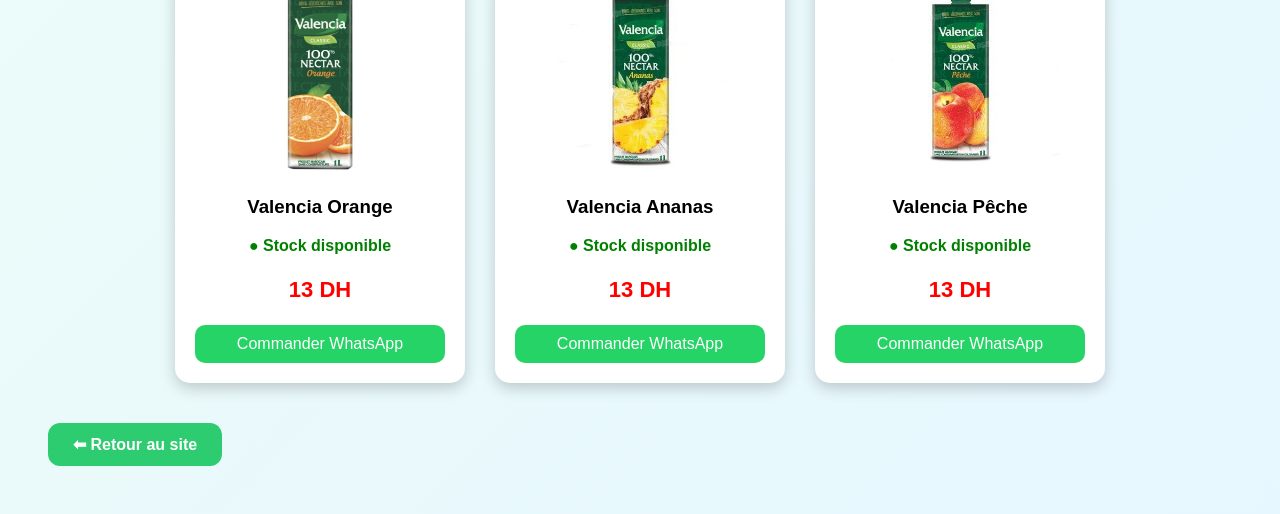
==== commit 3b9cb67b: "Update boissons.html" ====
--- a/boissons.html
+++ b/boissons.html
@@ -33,8 +33,12 @@
 width:100%;
 height:200px;
 object-fit:contain;
-}
-
+transition:0.3s;
+}
+
+.card:hover img{
+transform:scale(1.3);
+}
 .price{
 color:red;
 font-size:22px;
@@ -167,7 +171,25 @@
 </a>
 
 </div>
-  
+<!-- valencia -->
+
+<div class="card">
+<span class="badge">PROMO</span>
+<span class="super-badge">SUPER PROMO</span>
+
+<img src="valencia-orange.jpg">
+
+<h3>Valencia Orange 1L</h3>
+
+<p class="old-price">15 DH</p>
+<p class="new-price">10 DH</p>
+
+<p style="color:green;font-weight:bold;">Économie 5 DH</p>
+
+<a href="https://wa.me/212652243366?text=Je veux valencia en promo" class="btn">
+Commander WhatsApp
+</a>
+</div>  
 <!-- Oulmès Piña Colada -->
 <div class="card">
 
@@ -320,3 +342,5 @@
 
 
 
+
+
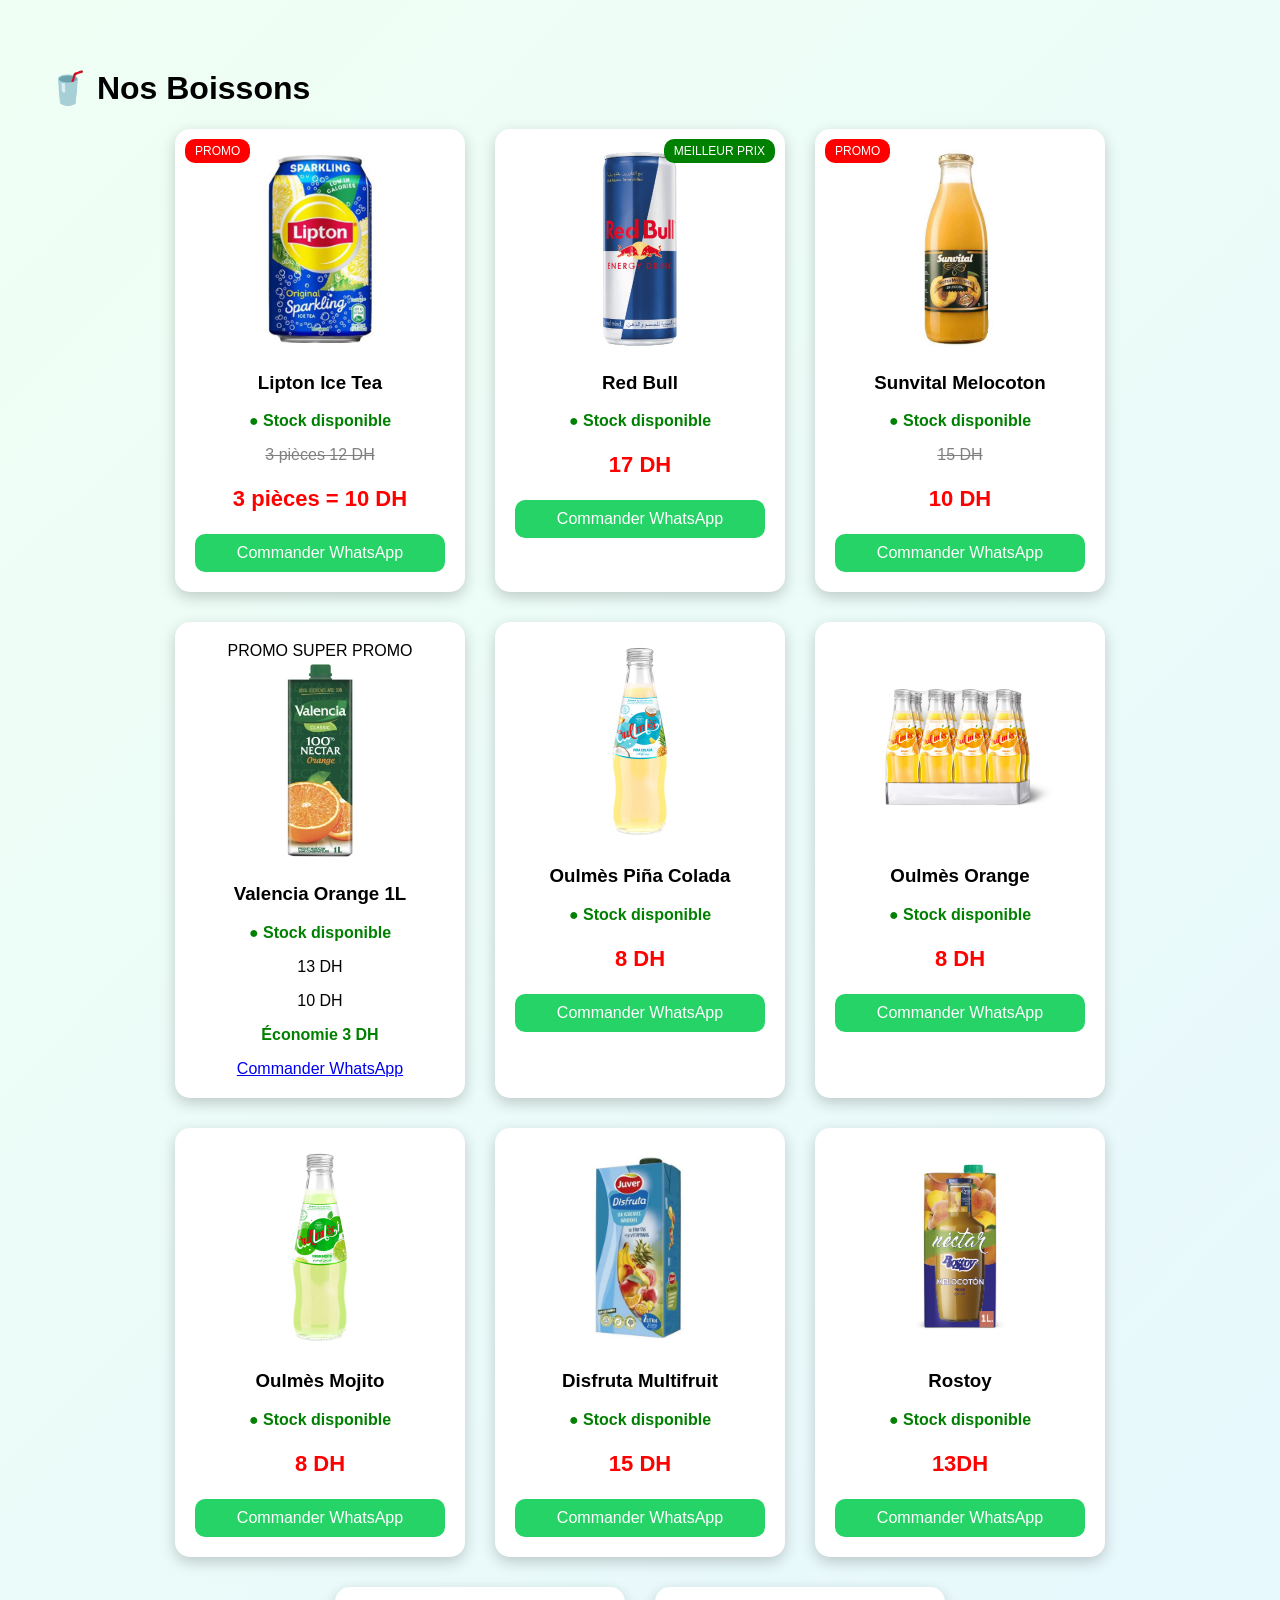
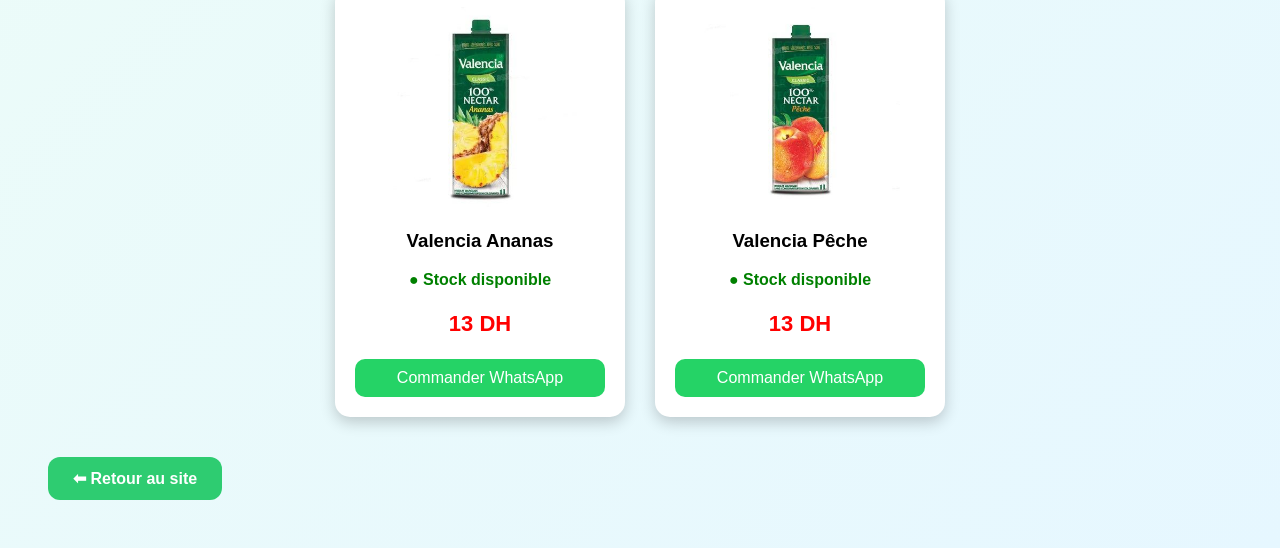
==== commit 2eb356e7: "Update boissons.html" ====
--- a/boissons.html
+++ b/boissons.html
@@ -180,11 +180,12 @@
 <img src="valencia-orange.jpg">
 
 <h3>Valencia Orange 1L</h3>
-
-<p class="old-price">15 DH</p>
+<p class="stock">● Stock disponible</p>
+
+<p class="old-price">13 DH</p>
 <p class="new-price">10 DH</p>
 
-<p style="color:green;font-weight:bold;">Économie 5 DH</p>
+<p style="color:green;font-weight:bold;">Économie 3 DH</p>
 
 <a href="https://wa.me/212652243366?text=Je veux valencia en promo" class="btn">
 Commander WhatsApp
@@ -278,24 +279,6 @@
 </a>
 
 </div>
-<!-- Valencia Orange -->
-<div class="card">
-
-<img src="valencia-orange.jpg">
-
-<h3>Valencia Orange</h3>
-
-<p class="stock">● Stock disponible</p>
-
-<p class="price">13 DH</p>
-
-<a class="whatsapp"
-href="https://wa.me/212652243366?text=Bonjour je veux Valencia Orange">
-Commander WhatsApp
-</a>
-
-</div>
-
 
 <!-- Valencia Ananas -->
 <div class="card">
@@ -344,3 +327,4 @@
 
 
 
+
